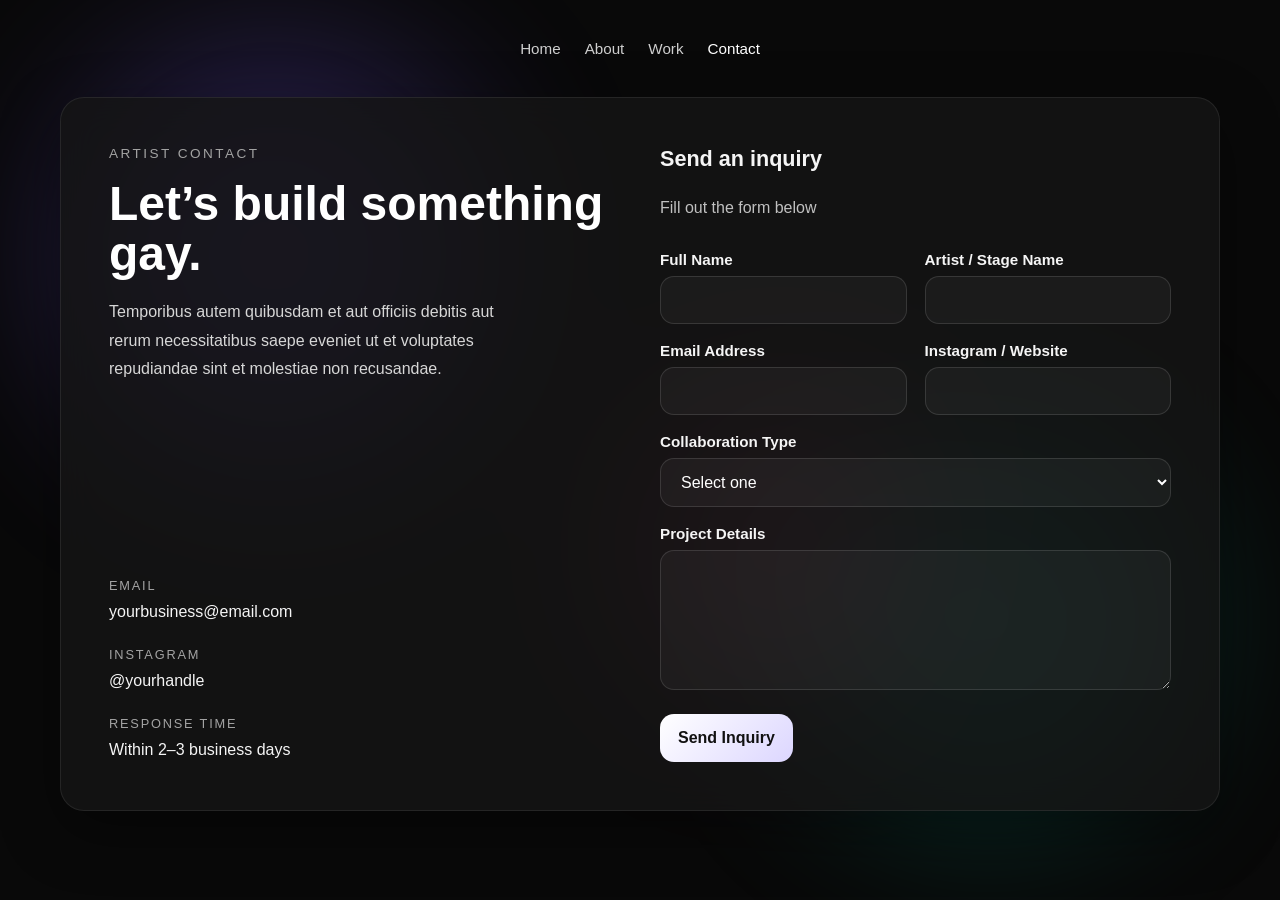
==== contact.html @ 524b9241 "Initial Commit" ====
<!DOCTYPE html>
<html lang="en">

<head>
    <meta charset="UTF-8" />
    <meta name="viewport" content="width=device-width, initial-scale=1.0" />
    <title>Bella | Contact</title>
    <link rel="stylesheet" href="style.css" />
</head>

<body class="contact-page">
    <div class="background">
        <div class="blob blob1"></div>
        <div class="blob blob2"></div>
        <div class="blob blob3"></div>
    </div>

    <div class="page">
        <nav class="top-nav">
            <div class="nav-links">
                <a href="index.html">Home</a>
                <a href="about.html">About</a>
                <a href="work.html">Work</a>
                <a href="contact.html" class="active">Contact</a>
            </div>
        </nav>

        <section class="contact-card">
            <div class="contact-left">
                <div>
                    <div class="eyebrow">Artist Contact</div>
                    <h1>Let’s build something gay.</h1>
                    <p class="intro">
                        Temporibus autem quibusdam et aut officiis debitis
                        aut rerum necessitatibus saepe eveniet ut et voluptates repudiandae sint et molestiae non
                        recusandae.
                    </p>
                </div>

                <div class="info-block">
                    <div class="info-item">
                        <span>Email</span>
                        <p>yourbusiness@email.com</p>
                    </div>

                    <div class="info-item">
                        <span>Instagram</span>
                        <a href="#">@yourhandle</a>
                    </div>

                    <div class="info-item">
                        <span>Response Time</span>
                        <p>Within 2–3 business days</p>
                    </div>
                </div>
            </div>

            <div class="contact-right">
                <h2>Send an inquiry</h2>
                <p class="subtext">Fill out the form below</p>

                <form class="contact-form" action="https://formspree.io/f/xqendqpa" method="POST">
                    <input type="hidden" name="subject" value="New Artist Collaboration Inquiry" />

                    <div class="two-col">
                        <div class="field-group">
                            <label for="name">Full Name</label>
                            <input type="text" id="name" name="name" required />
                        </div>

                        <div class="field-group">
                            <label for="artist_name">Artist / Stage Name</label>
                            <input type="text" id="artist_name" name="artist_name" />
                        </div>
                    </div>

                    <div class="two-col">
                        <div class="field-group">
                            <label for="email">Email Address</label>
                            <input type="email" id="email" name="email" required />
                        </div>

                        <div class="field-group">
                            <label for="instagram_or_website">Instagram / Website</label>
                            <input type="text" id="instagram_or_website" name="instagram_or_website" />
                        </div>
                    </div>

                    <div class="field-group">
                        <label for="collab_type">Collaboration Type</label>
                        <select id="collab_type" name="collab_type" required>
                            <option value="">Select one</option>
                            <option value="feature">Feature</option>
                            <option value="booking">Booking</option>
                            <option value="partnership">Partnership</option>
                            <option value="design">Design / Creative Work</option>
                            <option value="other">Other</option>
                        </select>
                    </div>

                    <div class="field-group">
                        <label for="message">Project Details</label>
                        <textarea id="message" name="message" required></textarea>
                    </div>

                    <button type="submit" class="submit-btn">Send Inquiry</button>
                </form>
            </div>
        </section>
    </div>
</body>

</html>
---- style.css ----
* {
    box-sizing: border-box;
    margin: 0;
    padding: 0;
}

body {
    font-family: Arial, sans-serif;
    background: #090909;
    color: #f5f5f5;
    min-height: 100vh;
    overflow-x: hidden;
    position: relative;
}

.background {
    position: fixed;
    inset: 0;
    overflow: hidden;
    z-index: 0;
    pointer-events: none;
}

.blob {
    position: absolute;
    border-radius: 50%;
    filter: blur(90px);
    opacity: 0.28;
    animation: floatBlob 18s ease-in-out infinite alternate;
}

.blob1 {
    width: 420px;
    height: 420px;
    background: #7c5cff;
    top: 5%;
    left: 5%;
}

.blob2 {
    width: 380px;
    height: 380px;
    background: #00c2a8;
    bottom: 10%;
    right: 8%;
    animation-duration: 22s;
}

.blob3 {
    width: 280px;
    height: 280px;
    background: #ff4d8d;
    top: 45%;
    left: 50%;
    animation-duration: 26s;
}

@keyframes floatBlob {
    0% {
        transform: translate(0, 0) scale(1);
    }

    50% {
        transform: translate(40px, -30px) scale(1.08);
    }

    100% {
        transform: translate(-30px, 35px) scale(0.95);
    }
}

body {
    caret-color: transparent;
}

input,
textarea,
[contenteditable="true"] {
    caret-color: auto;
}

.page {
    position: relative;
    z-index: 1;
    max-width: 1200px;
    margin: 0 auto;
    padding: 30px 20px 60px;
}

.top-nav {
    display: flex;
    justify-content: center;
    align-items: center;
    padding: 10px 0 30px;
}

.nav-links {
    display: flex;
    gap: 24px;
    flex-wrap: wrap;
    justify-content: center;
}

.nav-links a {
    color: #cfcfcf;
    text-decoration: none;
    font-size: 0.95rem;
    transition: color 0.2s ease;
}

.nav-links a:hover,
.nav-links a.active {
    color: #ffffff;
}

.eyebrow {
    color: #a3a3a3;
    font-size: 0.85rem;
    letter-spacing: 0.18em;
    text-transform: uppercase;
    margin-bottom: 18px;
}

h1 {
    font-size: 3rem;
    line-height: 1.05;
    margin-bottom: 18px;
    color: #ffffff;
}

h2 {
    font-size: 1.35rem;
    margin-bottom: 10px;
}

.subtext {
    color: #c0c0c0;
    line-height: 1.7;
}

.hero-actions {
    display: flex;
    gap: 14px;
    flex-wrap: wrap;
    margin-top: 24px;
}

.cta-btn {
    display: inline-block;
    margin-top: 6px;
    padding: 15px 18px;
    border: none;
    border-radius: 14px;
    background: linear-gradient(135deg, #ffffff 0%, #dcd6ff 100%);
    color: #111111;
    font-size: 1rem;
    font-weight: 700;
    text-decoration: none;
    cursor: pointer;
    transition: transform 0.2s ease, opacity 0.2s ease;
}

.cta-btn:hover {
    transform: translateY(-1px);
    opacity: 0.95;
}

.secondary-link {
    color: #d6d6d6;
    text-decoration: none;
    padding: 15px 18px;
    border-radius: 14px;
    border: 1px solid rgba(255, 255, 255, 0.08);
}

.content-panel {
    background: rgba(21, 21, 21, 0.82);
    border: 1px solid rgba(255, 255, 255, 0.08);
    border-radius: 24px;
    padding: 48px;
    box-shadow: 0 20px 60px rgba(0, 0, 0, 0.4);
    backdrop-filter: blur(18px);
    -webkit-backdrop-filter: blur(18px);
}

.video-hero {
    margin-top: 10px;
    margin-bottom: 24px;
}

.video-frame {
    position: relative;
    min-height: 62vh;
    border-radius: 10px;
    overflow: hidden;
    border: 1px solid rgba(255, 255, 255, 0.08);
    box-shadow: 0 24px 80px rgba(0, 0, 0, 0.45);
    background: #000;
}


.sound-toggle {
    position: absolute;
    bottom: 1.5rem;
    right: 1.5rem;
    z-index: 3;
    padding: 0.5rem 1rem;
    border-radius: 999px;
    border: none;
    background: rgba(0, 0, 0, 0.7);
    color: #fff;
    font-size: 0.9rem;
    cursor: pointer;
}

.sound-toggle:hover {
    background: rgba(255, 255, 255, 0.9);
    color: #000;
}

.hero-video {
    position: absolute;
    inset: 0;
    width: 100%;
    height: 100%;
    object-fit: cover;
    object-position: center 80%;
}

.video-overlay {
    position: absolute;
    inset: 0;
    background:
        linear-gradient(to top, rgba(0, 0, 0, 0.72), rgba(0, 0, 0, 0.25)),
        linear-gradient(to right, rgba(0, 0, 0, 0.55), rgba(0, 0, 0, 0.15));
    z-index: 1;
}

.video-content {
    position: relative;
    z-index: 2;
    max-width: 640px;
    padding: 56px;
    min-height: 78vh;
    display: flex;
    flex-direction: column;
    justify-content: flex-end;
}

.video-content h1 {
    font-size: clamp(3.5rem, 9vw, 7rem);
    line-height: 0.92;
    letter-spacing: -0.05em;
    text-transform: uppercase;
    margin-bottom: 20px;
}

.video-content p {
    color: #d7d7d7;
    line-height: 1.8;
    max-width: 46ch;
}

.dramatic-panel {
    margin-top: 0;
}

@media (max-width: 900px) {

    .video-frame,
    .video-content {
        min-height: 62vh;
    }

    .video-content {
        padding: 32px;
    }

    .video-content h1 {
        font-size: clamp(2.8rem, 14vw, 4.8rem);
    }
}

@media (max-width: 640px) {
    .content-panel {
        padding: 28px;
    }

    h1 {
        font-size: 2.2rem;
    }

    .top-nav,
    .nav-links {
        justify-content: center;
    }

    .blob1,
    .blob2,
    .blob3 {
        filter: blur(70px);
    }
}

@media (prefers-reduced-motion: reduce) {
    .blob {
        animation: none;
    }

    .cta-btn,
    .nav-links a {
        transition: none;
    }

    .hero-video {
        animation: none;
    }
}

/* CONTACT PAGE ONLY */
.contact-page .contact-card {
    display: grid;
    grid-template-columns: 1fr 1fr;
    gap: 40px;
    margin-top: 10px;
    background: rgba(21, 21, 21, 0.82);
    border: 1px solid rgba(255, 255, 255, 0.08);
    border-radius: 24px;
    padding: 48px;
    box-shadow: 0 20px 60px rgba(0, 0, 0, 0.4);
    backdrop-filter: blur(18px);
    -webkit-backdrop-filter: blur(18px);
}

.contact-page .contact-left,
.contact-page .contact-right {
    display: flex;
    flex-direction: column;
}

.contact-page .contact-left {
    justify-content: space-between;
    gap: 40px;
}

.contact-page .contact-right {
    gap: 12px;
}

.contact-page .intro {
    color: #d7d7d7;
    line-height: 1.8;
    max-width: 46ch;
}

.contact-page .info-block {
    display: grid;
    gap: 22px;
}

.contact-page .info-item span {
    display: block;
    color: #a3a3a3;
    font-size: 0.8rem;
    letter-spacing: 0.14em;
    text-transform: uppercase;
    margin-bottom: 6px;
}

.contact-page .info-item p,
.contact-page .info-item a {
    color: #f5f5f5;
    text-decoration: none;
    line-height: 1.6;
}

.contact-page .info-item a:hover {
    color: #ffffff;
    text-decoration: underline;
}

.contact-page .contact-form {
    display: flex;
    flex-direction: column;
    gap: 18px;
    margin-top: 18px;
}

.contact-page .two-col {
    display: grid;
    grid-template-columns: 1fr 1fr;
    gap: 18px;
}

.contact-page .field-group {
    display: flex;
    flex-direction: column;
    gap: 8px;
}

.contact-page .field-group label {
    font-size: 0.95rem;
    color: #f5f5f5;
    font-weight: 600;
}

.contact-page .field-group input,
.contact-page .field-group select,
.contact-page .field-group textarea {
    width: 100%;
    padding: 14px 16px;
    border-radius: 14px;
    border: 1px solid rgba(255, 255, 255, 0.12);
    background: rgba(255, 255, 255, 0.04);
    color: #ffffff;
    font-size: 1rem;
    outline: none;
    transition: border-color 0.2s ease, background 0.2s ease;
}

.contact-page .field-group option {
    color: #000000;
}

.contact-page .field-group input:focus,
.contact-page .field-group select:focus,
.contact-page .field-group textarea:focus {
    border-color: rgba(255, 255, 255, 0.35);
    background: rgba(255, 255, 255, 0.06);
}

.contact-page .field-group textarea {
    min-height: 140px;
    resize: vertical;
}

.contact-page .submit-btn {
    display: inline-block;
    width: fit-content;
    margin-top: 6px;
    padding: 15px 18px;
    border: none;
    border-radius: 14px;
    background: linear-gradient(135deg, #ffffff 0%, #dcd6ff 100%);
    color: #111111;
    font-size: 1rem;
    font-weight: 700;
    cursor: pointer;
    transition: transform 0.2s ease, opacity 0.2s ease;
}

.contact-page .submit-btn:hover {
    transform: translateY(-1px);
    opacity: 0.95;
}

@media (max-width: 900px) {
    .contact-page .contact-card {
        grid-template-columns: 1fr;
        padding: 32px;
    }
}

@media (max-width: 640px) {
    .contact-page .two-col {
        grid-template-columns: 1fr;
    }

    .contact-page .contact-card {
        padding: 24px;
        gap: 28px;
    }
}
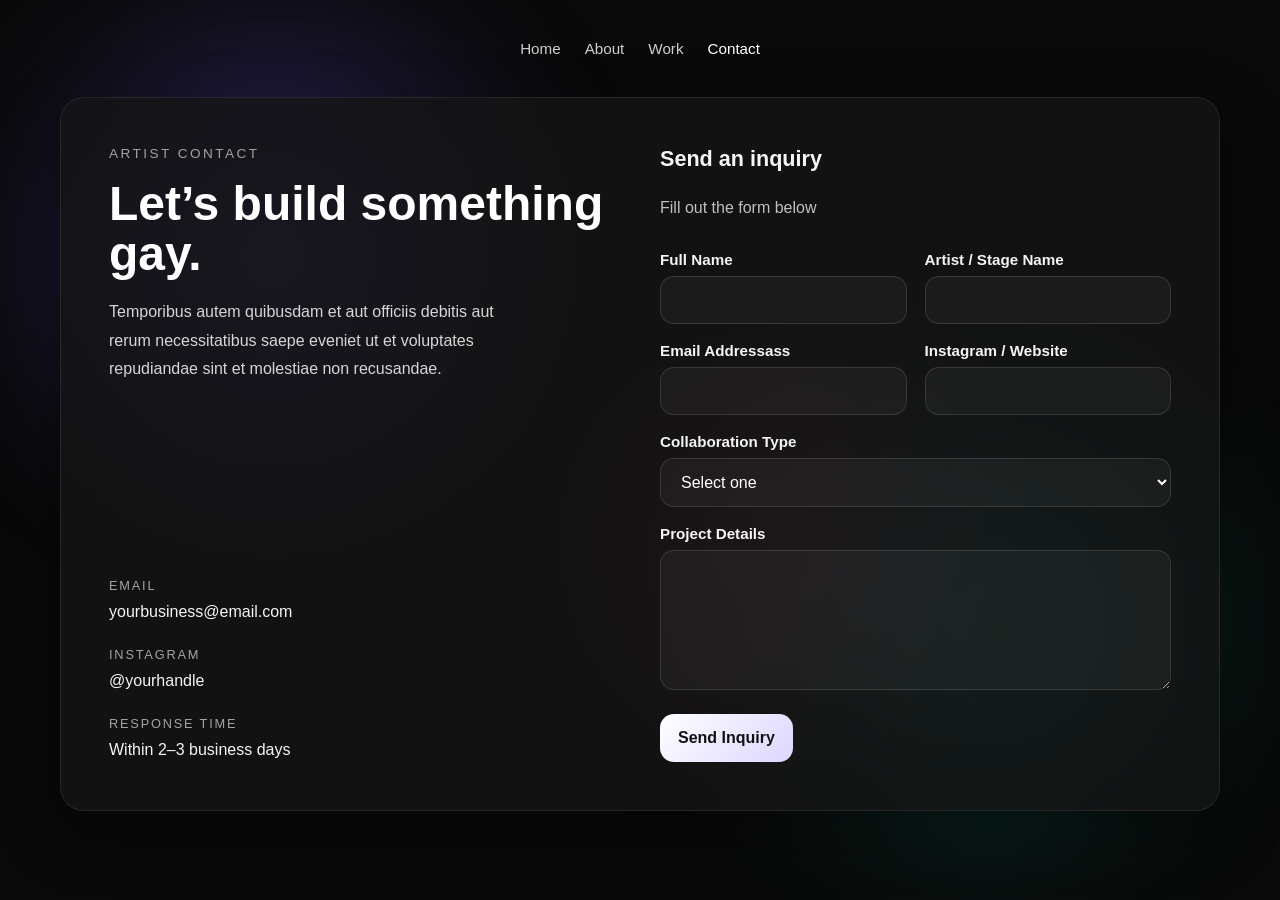
==== commit d05081a0: "YOOOOO" ====
--- a/contact.html
+++ b/contact.html
@@ -59,7 +59,7 @@
                 <h2>Send an inquiry</h2>
                 <p class="subtext">Fill out the form below</p>
 
-                <form class="contact-form" action="https://formspree.io/f/xqendqpa" method="POST">
+                <form class="contact-form" action="https://formspree.io/f/mjglepkw" method="POST">
                     <input type="hidden" name="subject" value="New Artist Collaboration Inquiry" />
 
                     <div class="two-col">
@@ -76,7 +76,7 @@
 
                     <div class="two-col">
                         <div class="field-group">
-                            <label for="email">Email Address</label>
+                            <label for="email">Email Addressass</label>
                             <input type="email" id="email" name="email" required />
                         </div>
 
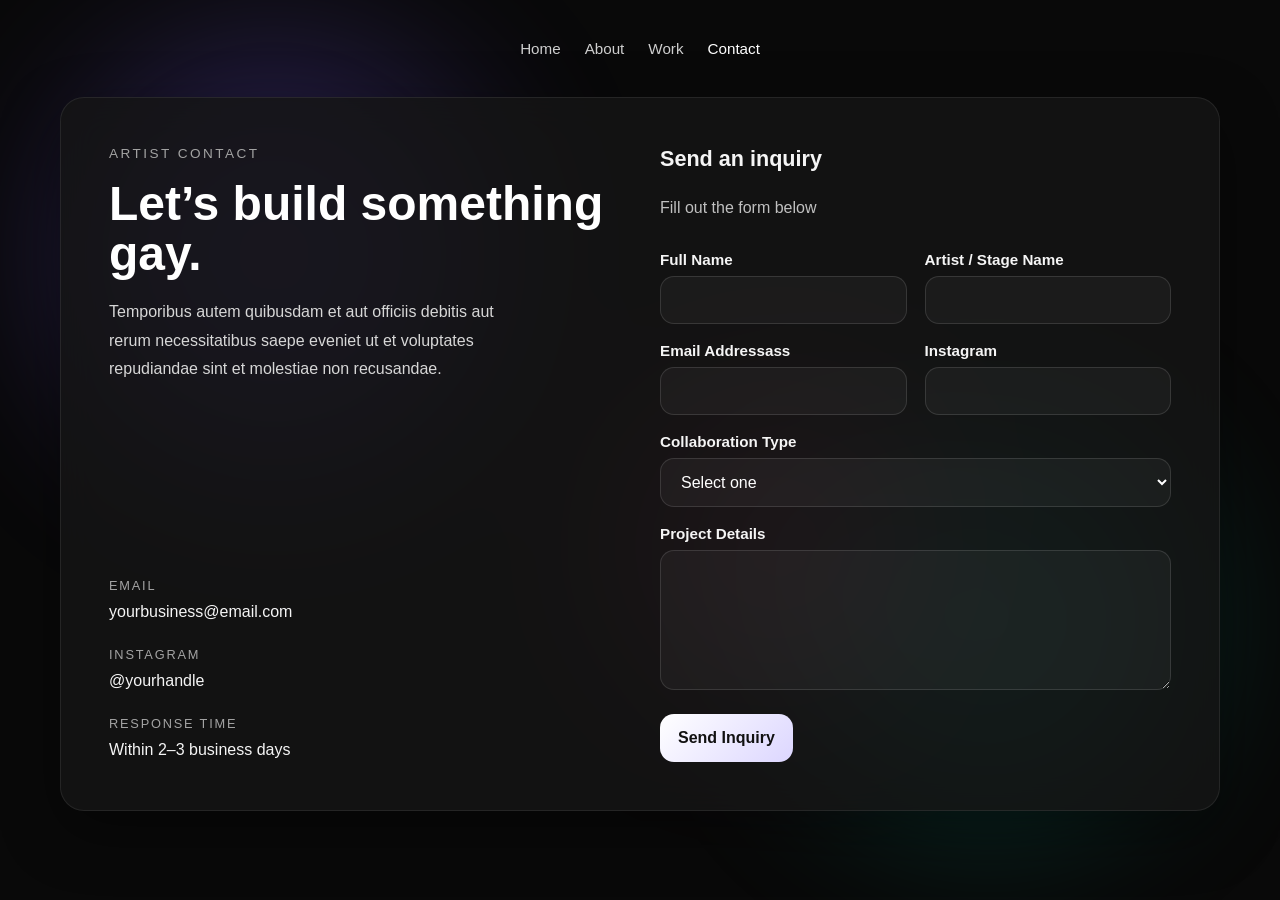
==== commit 50cca039: "Test" ====
--- a/contact.html
+++ b/contact.html
@@ -81,7 +81,7 @@
                         </div>
 
                         <div class="field-group">
-                            <label for="instagram_or_website">Instagram / Website</label>
+                            <label for="instagram_or_website">Instagram</label>
                             <input type="text" id="instagram_or_website" name="instagram_or_website" />
                         </div>
                     </div>
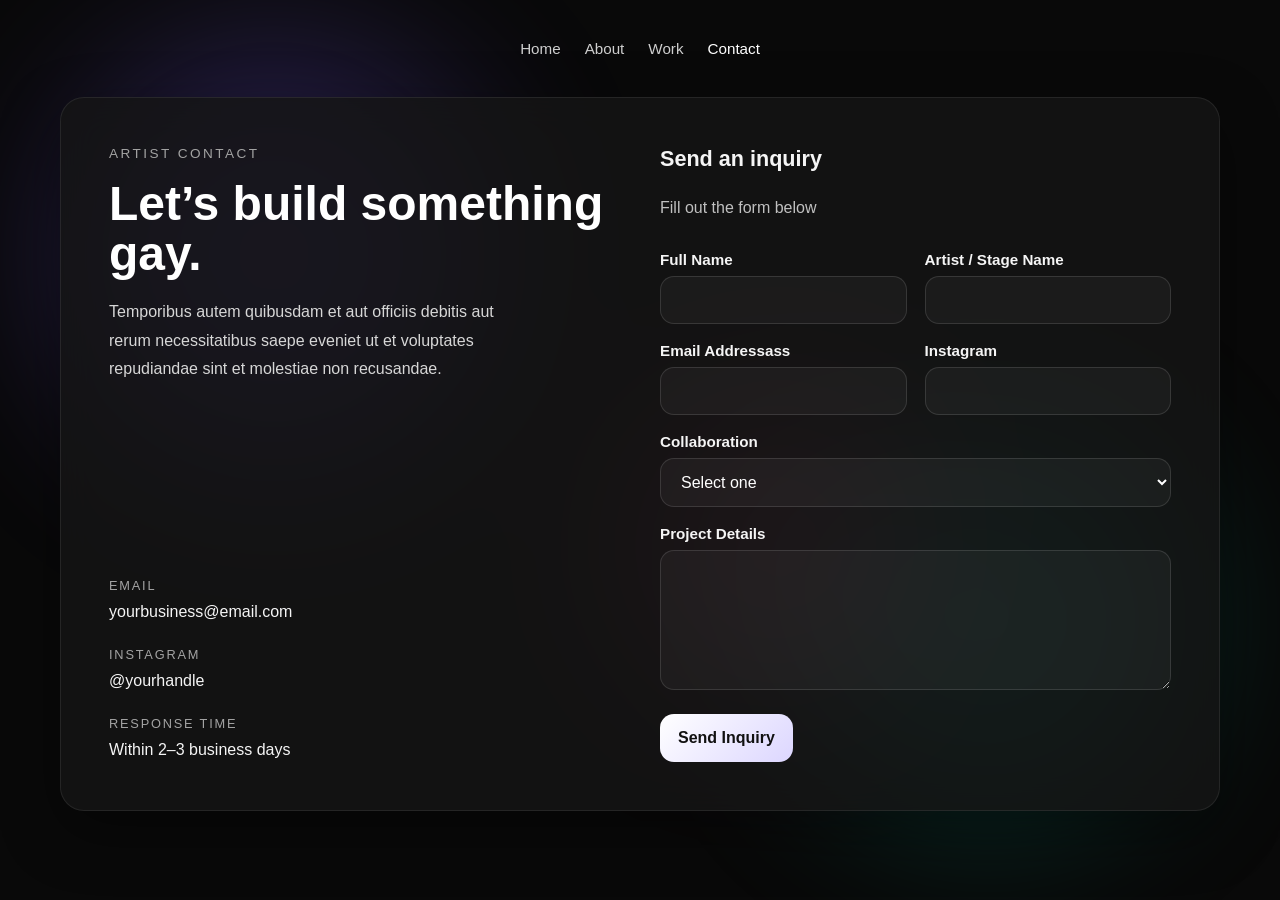
==== commit 4e71e3fa: "TestCommit" ====
--- a/contact.html
+++ b/contact.html
@@ -87,7 +87,7 @@
                     </div>
 
                     <div class="field-group">
-                        <label for="collab_type">Collaboration Type</label>
+                        <label for="collab_type">Collaboration</label>
                         <select id="collab_type" name="collab_type" required>
                             <option value="">Select one</option>
                             <option value="feature">Feature</option>
